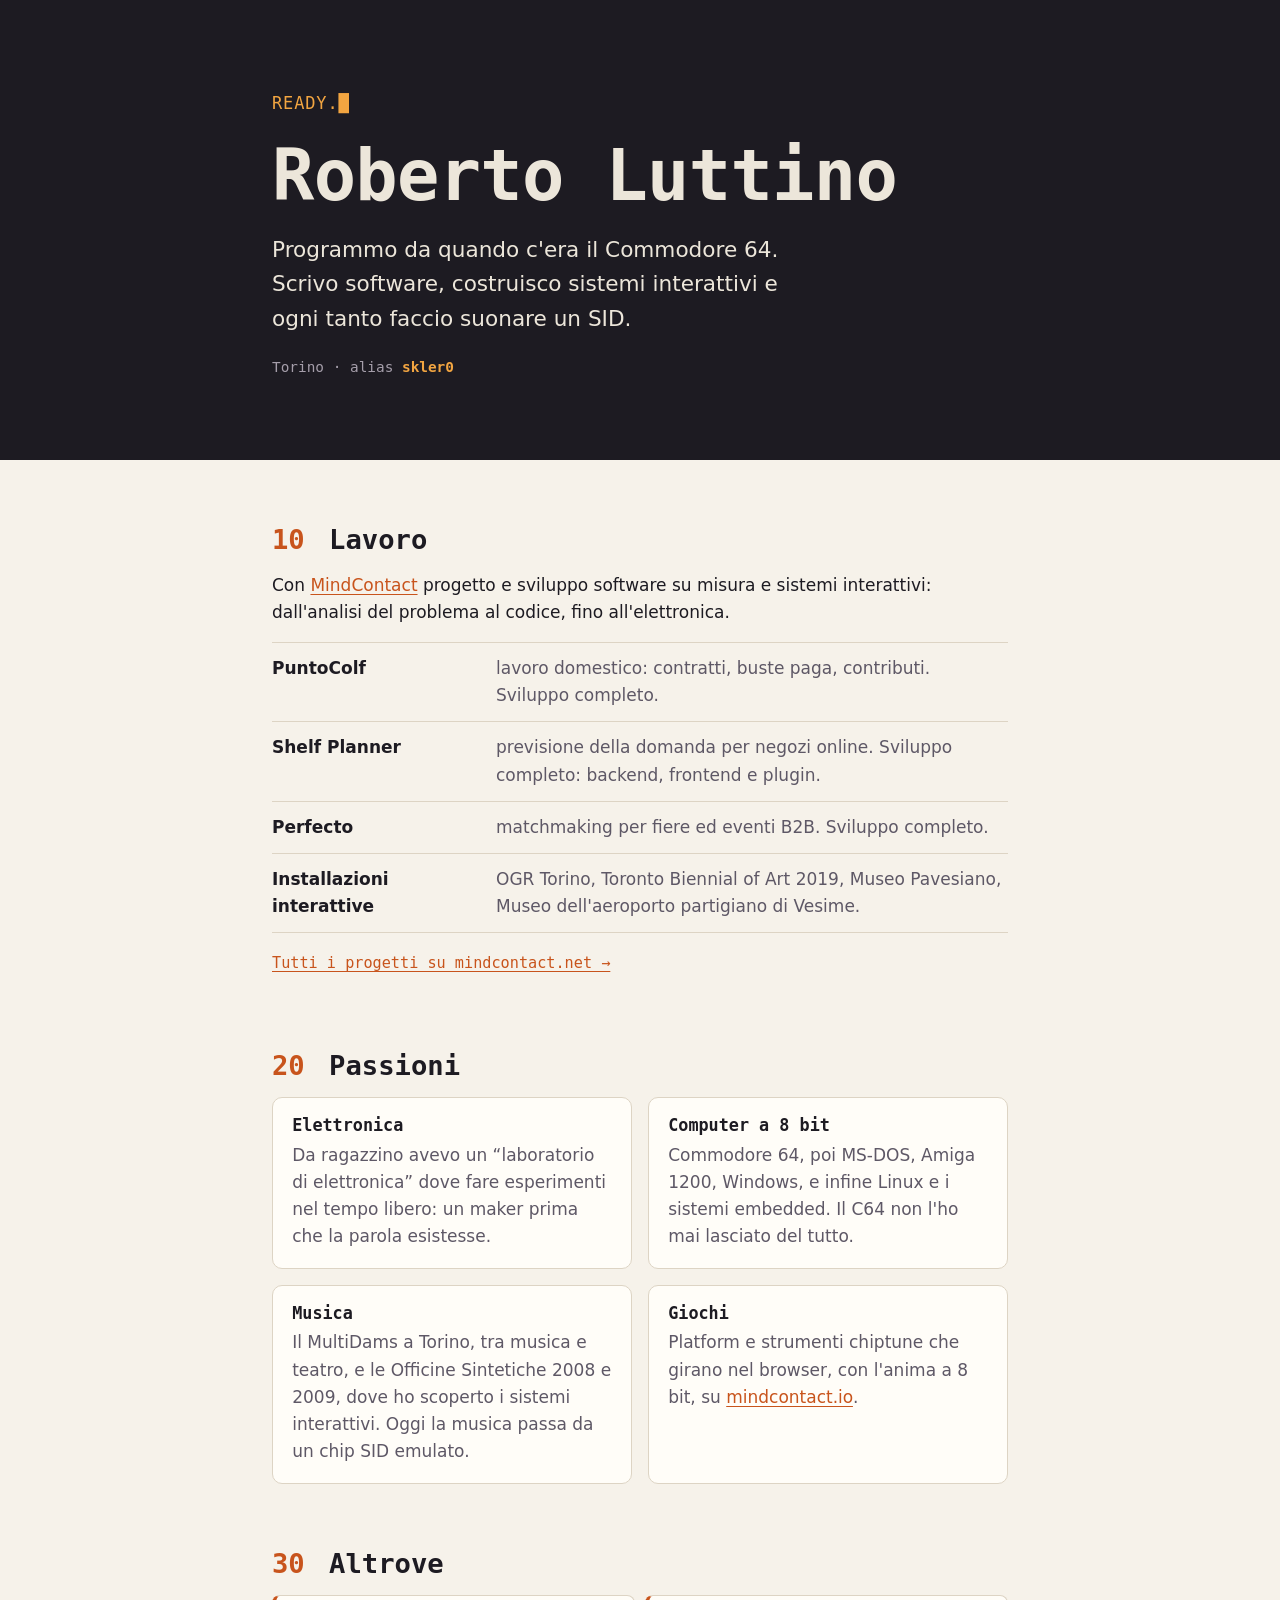
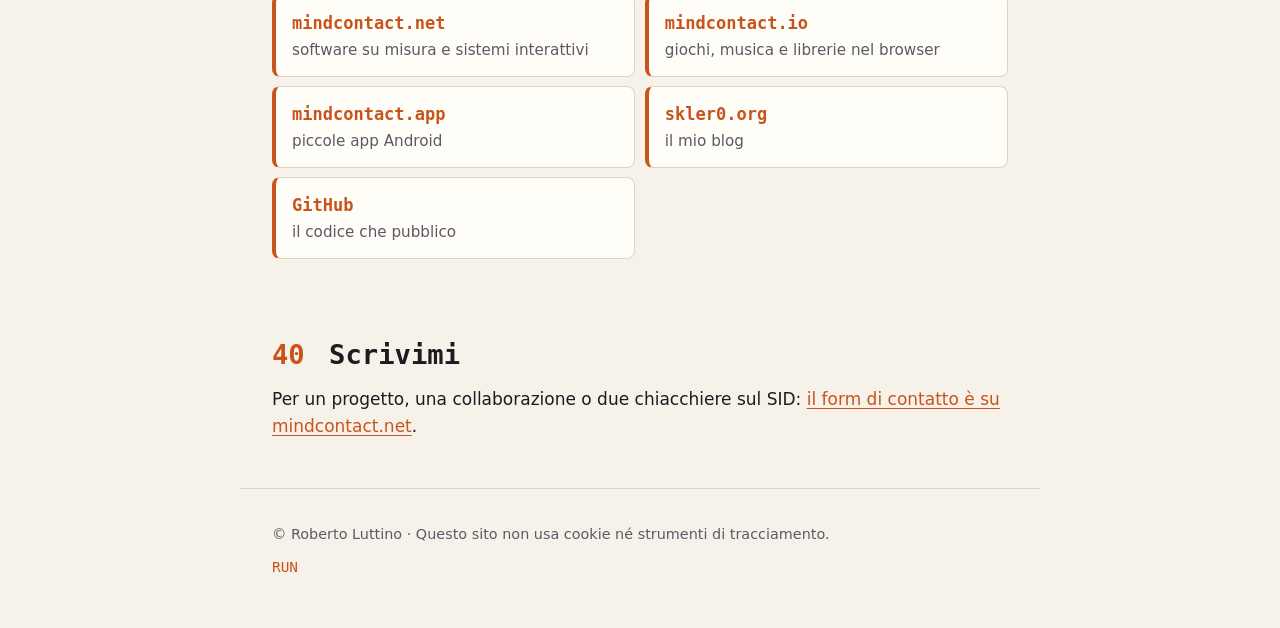
==== docs/index.html @ 54cb621e "feat: pagina personale robertoluttino.it" ====
<!doctype html>
<html lang="it">
<head>
<meta charset="utf-8">
<meta name="viewport" content="width=device-width, initial-scale=1">
<title>Roberto Luttino</title>
<meta name="description" content="Roberto Luttino: sviluppatore, maker, appassionato di elettronica, musica e computer a 8 bit. Torino.">
<meta name="theme-color" content="#1d1b22">
<link rel="canonical" href="https://robertoluttino.it/">
<meta property="og:title" content="Roberto Luttino">
<meta property="og:description" content="Sviluppatore, maker, appassionato di elettronica, musica e computer a 8 bit.">
<meta property="og:url" content="https://robertoluttino.it/">
<link rel="icon" href="assets/favicon.svg" type="image/svg+xml">
<link rel="stylesheet" href="assets/site.css">
</head>
<body>
<header class="hero">
  <div class="hero-inner">
  <p class="prompt" aria-hidden="true">READY.<span class="cursor">█</span></p>
  <h1>Roberto Luttino</h1>
  <p class="lede">Programmo da quando c'era il Commodore 64. Scrivo software, costruisco sistemi interattivi e ogni tanto faccio suonare un SID.</p>
  <p class="where">Torino · alias <strong>skler0</strong></p>
  </div>
</header>

<main>
  <section id="lavoro">
    <h2><span aria-hidden="true">10</span> Lavoro</h2>
    <p>Con <a href="https://www.mindcontact.net/" target="_blank" rel="noopener">MindContact</a> progetto e sviluppo software su misura e sistemi interattivi: dall'analisi del problema al codice, fino all'elettronica.</p>
    <ul class="list">
      <li><strong>PuntoColf</strong> <span>lavoro domestico: contratti, buste paga, contributi. Sviluppo completo.</span></li>
      <li><strong>Shelf Planner</strong> <span>previsione della domanda per negozi online. Sviluppo completo: backend, frontend e plugin.</span></li>
      <li><strong>Perfecto</strong> <span>matchmaking per fiere ed eventi B2B. Sviluppo completo.</span></li>
      <li><strong>Installazioni interattive</strong> <span>OGR Torino, Toronto Biennial of Art 2019, Museo Pavesiano, Museo dell'aeroporto partigiano di Vesime.</span></li>
    </ul>
    <p><a class="more" href="https://www.mindcontact.net/#progetti" target="_blank" rel="noopener">Tutti i progetti su mindcontact.net →</a></p>
  </section>

  <section id="passioni">
    <h2><span aria-hidden="true">20</span> Passioni</h2>
    <div class="grid">
      <article>
        <h3>Elettronica</h3>
        <p>Da ragazzino avevo un “laboratorio di elettronica” dove fare esperimenti nel tempo libero: un maker prima che la parola esistesse.</p>
      </article>
      <article>
        <h3>Computer a 8 bit</h3>
        <p>Commodore 64, poi MS-DOS, Amiga 1200, Windows, e infine Linux e i sistemi embedded. Il C64 non l'ho mai lasciato del tutto.</p>
      </article>
      <article>
        <h3>Musica</h3>
        <p>Il MultiDams a Torino, tra musica e teatro, e le Officine Sintetiche 2008 e 2009, dove ho scoperto i sistemi interattivi. Oggi la musica passa da un chip SID emulato.</p>
      </article>
      <article>
        <h3>Giochi</h3>
        <p>Platform e strumenti chiptune che girano nel browser, con l'anima a 8 bit, su <a href="https://mindcontact.io/" target="_blank" rel="noopener">mindcontact.io</a>.</p>
      </article>
    </div>
  </section>

  <section id="altrove">
    <h2><span aria-hidden="true">30</span> Altrove</h2>
    <ul class="links">
      <li><a href="https://www.mindcontact.net/" target="_blank" rel="noopener"><strong>mindcontact.net</strong><span>software su misura e sistemi interattivi</span></a></li>
      <li><a href="https://mindcontact.io/" target="_blank" rel="noopener"><strong>mindcontact.io</strong><span>giochi, musica e librerie nel browser</span></a></li>
      <li><a href="https://mindcontact.app/" target="_blank" rel="noopener"><strong>mindcontact.app</strong><span>piccole app Android</span></a></li>
      <li><a href="https://skler0.org/" target="_blank" rel="noopener"><strong>skler0.org</strong><span>il mio blog</span></a></li>
      <li><a href="https://github.com/MindContact" target="_blank" rel="noopener"><strong>GitHub</strong><span>il codice che pubblico</span></a></li>
    </ul>
  </section>

  <section id="scrivimi">
    <h2><span aria-hidden="true">40</span> Scrivimi</h2>
    <p>Per un progetto, una collaborazione o due chiacchiere sul SID: <a href="https://www.mindcontact.net/#contatti" target="_blank" rel="noopener">il form di contatto è su mindcontact.net</a>.</p>
  </section>
</main>

<footer>
  <p>© Roberto Luttino · Questo sito non usa cookie né strumenti di tracciamento.</p>
  <p aria-hidden="true">RUN</p>
</footer>
</body>
</html>
---- docs/assets/site.css ----
/* robertoluttino.it — personal identity, deliberately not the MindContact brand.
   Warm paper and ink, amber accent, monospace headings as a nod to the C64.
   Mobile first: base rules are the phone layout, min-width queries scale up. */

:root {
  --paper: #f6f2ea;
  --ink: #1d1b22;
  --muted: #5e5866;
  --accent: #c8541c;      /* burnt orange: links, numbers */
  --amber: #f2a541;       /* the prompt and cursor */
  --rule: #ddd4c4;
  --card: #fffdf8;
  --mono: ui-monospace, "SFMono-Regular", "JetBrains Mono", "Cascadia Mono", "DejaVu Sans Mono", Menlo, monospace;
  --sans: system-ui, -apple-system, "Segoe UI", Roboto, "Noto Sans", sans-serif;
  --pad: 1.25rem;
  --width: 50rem;
}

@media (prefers-color-scheme: dark) {
  :root {
    --paper: #17151b;
    --ink: #ece6da;
    --muted: #a59eaa;
    --accent: #f08a4b;
    --rule: #2f2b35;
    --card: #1f1c24;
  }
}

* { box-sizing: border-box; }
html { -webkit-text-size-adjust: 100%; }
body { margin: 0; background: var(--paper); color: var(--ink); font: 400 1.0625rem/1.6 var(--sans); }
a { color: var(--accent); text-underline-offset: .18em; }
a:focus-visible { outline: 3px solid var(--amber); outline-offset: 2px; border-radius: 3px; }
h1, h2, h3 { font-family: var(--mono); line-height: 1.15; margin: 0; }

/* Hero: a C64-style screen */
.hero { background: #1d1b22; color: #ece6da; padding: 3rem 0 2.8rem; }
/* Same box as <main>, so the hero text lines up with the sections below. */
.hero-inner { max-width: var(--width); margin: 0 auto; padding: 0 var(--pad); }
.prompt { margin-bottom: 1.2rem; font-family: var(--mono); color: var(--amber); letter-spacing: .05em; }
.cursor { animation: blink 1.1s steps(1) infinite; }
@keyframes blink { 50% { opacity: 0; } }
.hero h1 { font-size: 2.3rem; letter-spacing: -.01em; }
.lede { margin-top: 1rem; font-size: 1.2rem; max-width: 34rem; }
.where { margin-top: 1.2rem; font-family: var(--mono); font-size: .9rem; color: #a59eaa; }
.where strong { color: var(--amber); font-weight: 600; }

main { max-width: var(--width); margin: 0 auto; padding: 0 var(--pad); }
section { padding: 2.8rem 0 0; }
h2 { font-size: 1.4rem; margin-bottom: 1rem; }
h2 span { color: var(--accent); margin-right: .5rem; }
h3 { font-size: 1.05rem; margin-bottom: .4rem; }
p { margin: .6rem 0; }

.list, .links { list-style: none; margin: 1rem 0; padding: 0; }
.list li { display: grid; gap: .1rem; padding: .75rem 0; border-top: 1px solid var(--rule); }
.list li:last-child { border-bottom: 1px solid var(--rule); }
.list span { color: var(--muted); }
.more { font-family: var(--mono); font-size: .95rem; }

.grid { display: grid; gap: 1rem; }
.grid article { padding: 1.1rem 1.2rem; background: var(--card); border: 1px solid var(--rule); border-radius: 10px; }
.grid p { margin: 0; color: var(--muted); }

.links { display: grid; gap: .6rem; }
.links a {
  display: grid;
  gap: .05rem;
  padding: .85rem 1rem;
  border: 1px solid var(--rule);
  border-left: 4px solid var(--accent);
  border-radius: 8px;
  background: var(--card);
  color: var(--ink);
  text-decoration: none;
}
.links a:hover { border-color: var(--accent); }
.links strong { font-family: var(--mono); color: var(--accent); }
.links span { color: var(--muted); font-size: .95rem; }

footer { max-width: var(--width); margin: 3rem auto 0; padding: 1.5rem var(--pad) 2.5rem; border-top: 1px solid var(--rule); color: var(--muted); font-size: .9rem; }
footer p:last-child { font-family: var(--mono); color: var(--accent); }

@media (min-width: 48rem) {
  :root { --pad: 2rem; }
  .hero { padding: 5rem 0 4.5rem; }
  .hero h1 { font-size: 3.6rem; }
  .lede { font-size: 1.35rem; }
  section { padding-top: 4rem; }
  h2 { font-size: 1.7rem; }
  .list li { grid-template-columns: 13rem 1fr; gap: 1rem; }
  .grid, .links { grid-template-columns: 1fr 1fr; }
}

@media (min-width: 64rem) {
  .hero h1 { font-size: 4.4rem; }
}

@media (prefers-reduced-motion: reduce) { .cursor { animation: none; } }
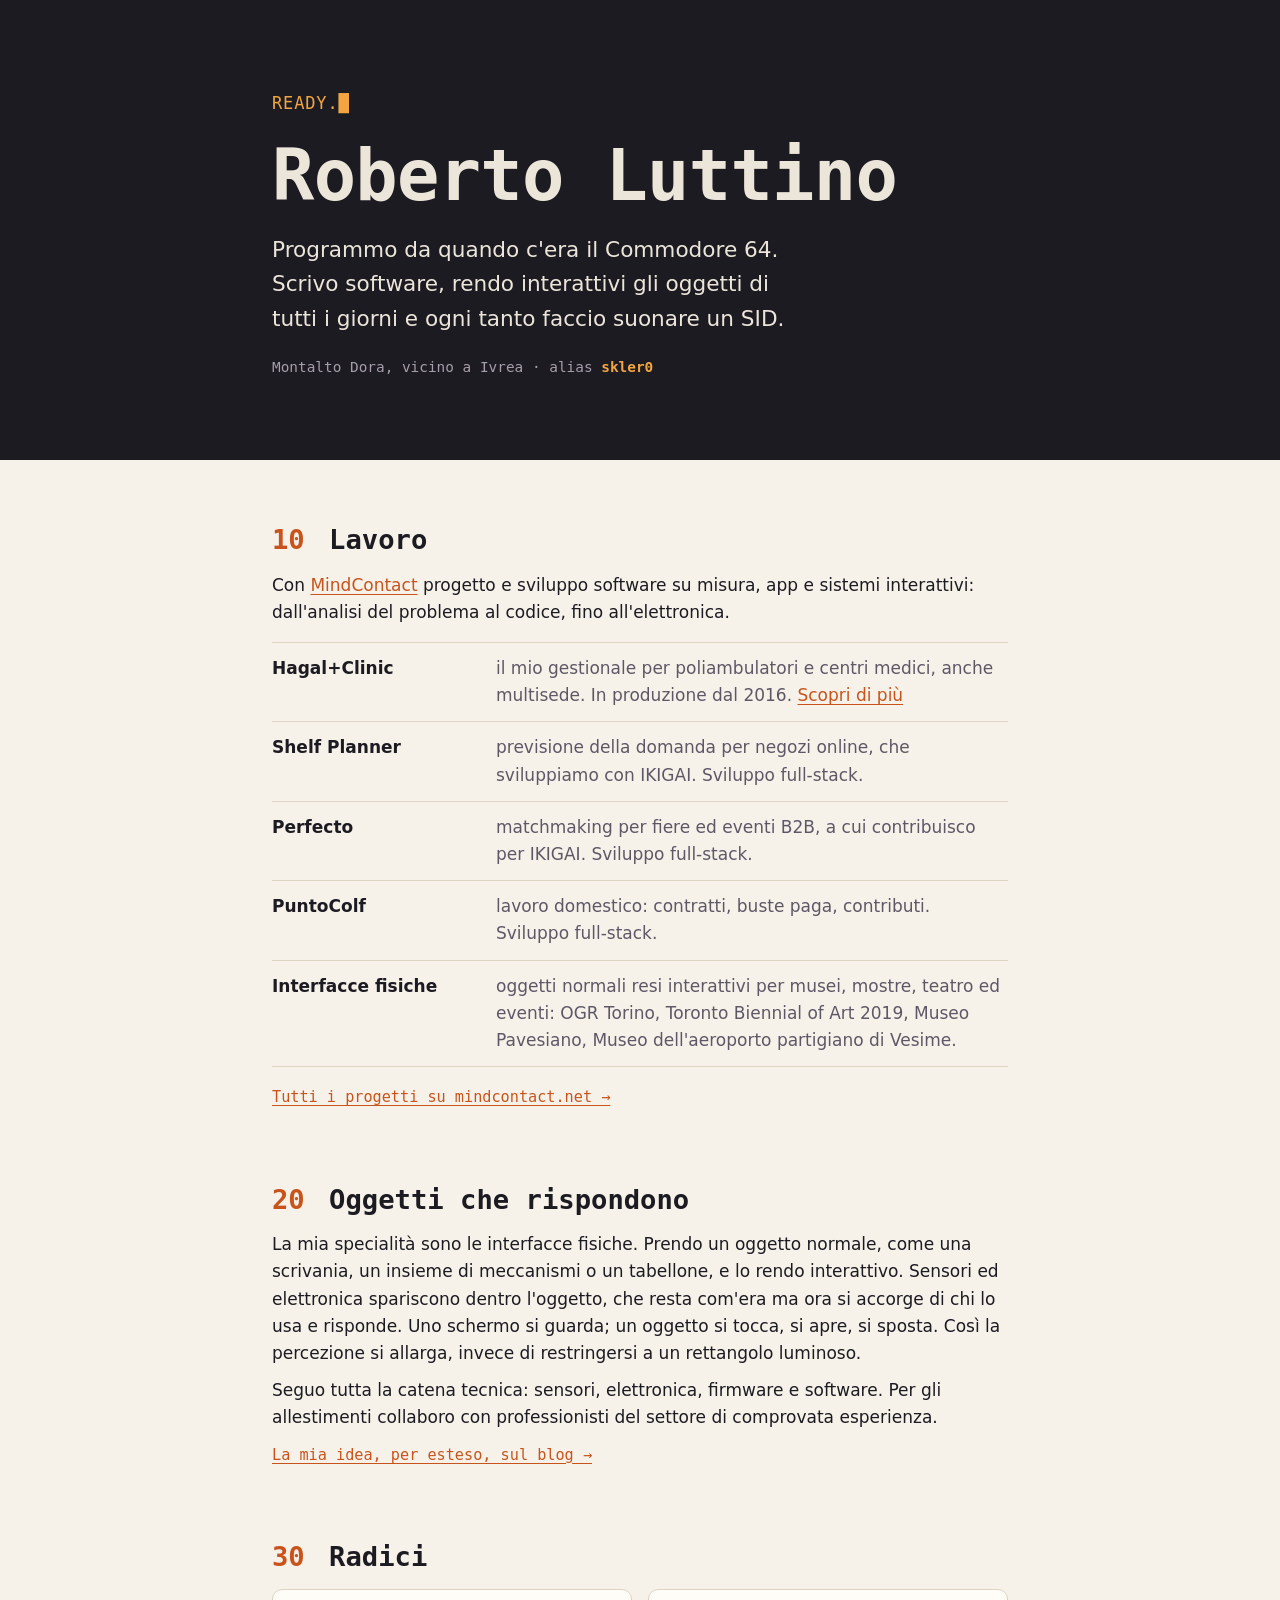
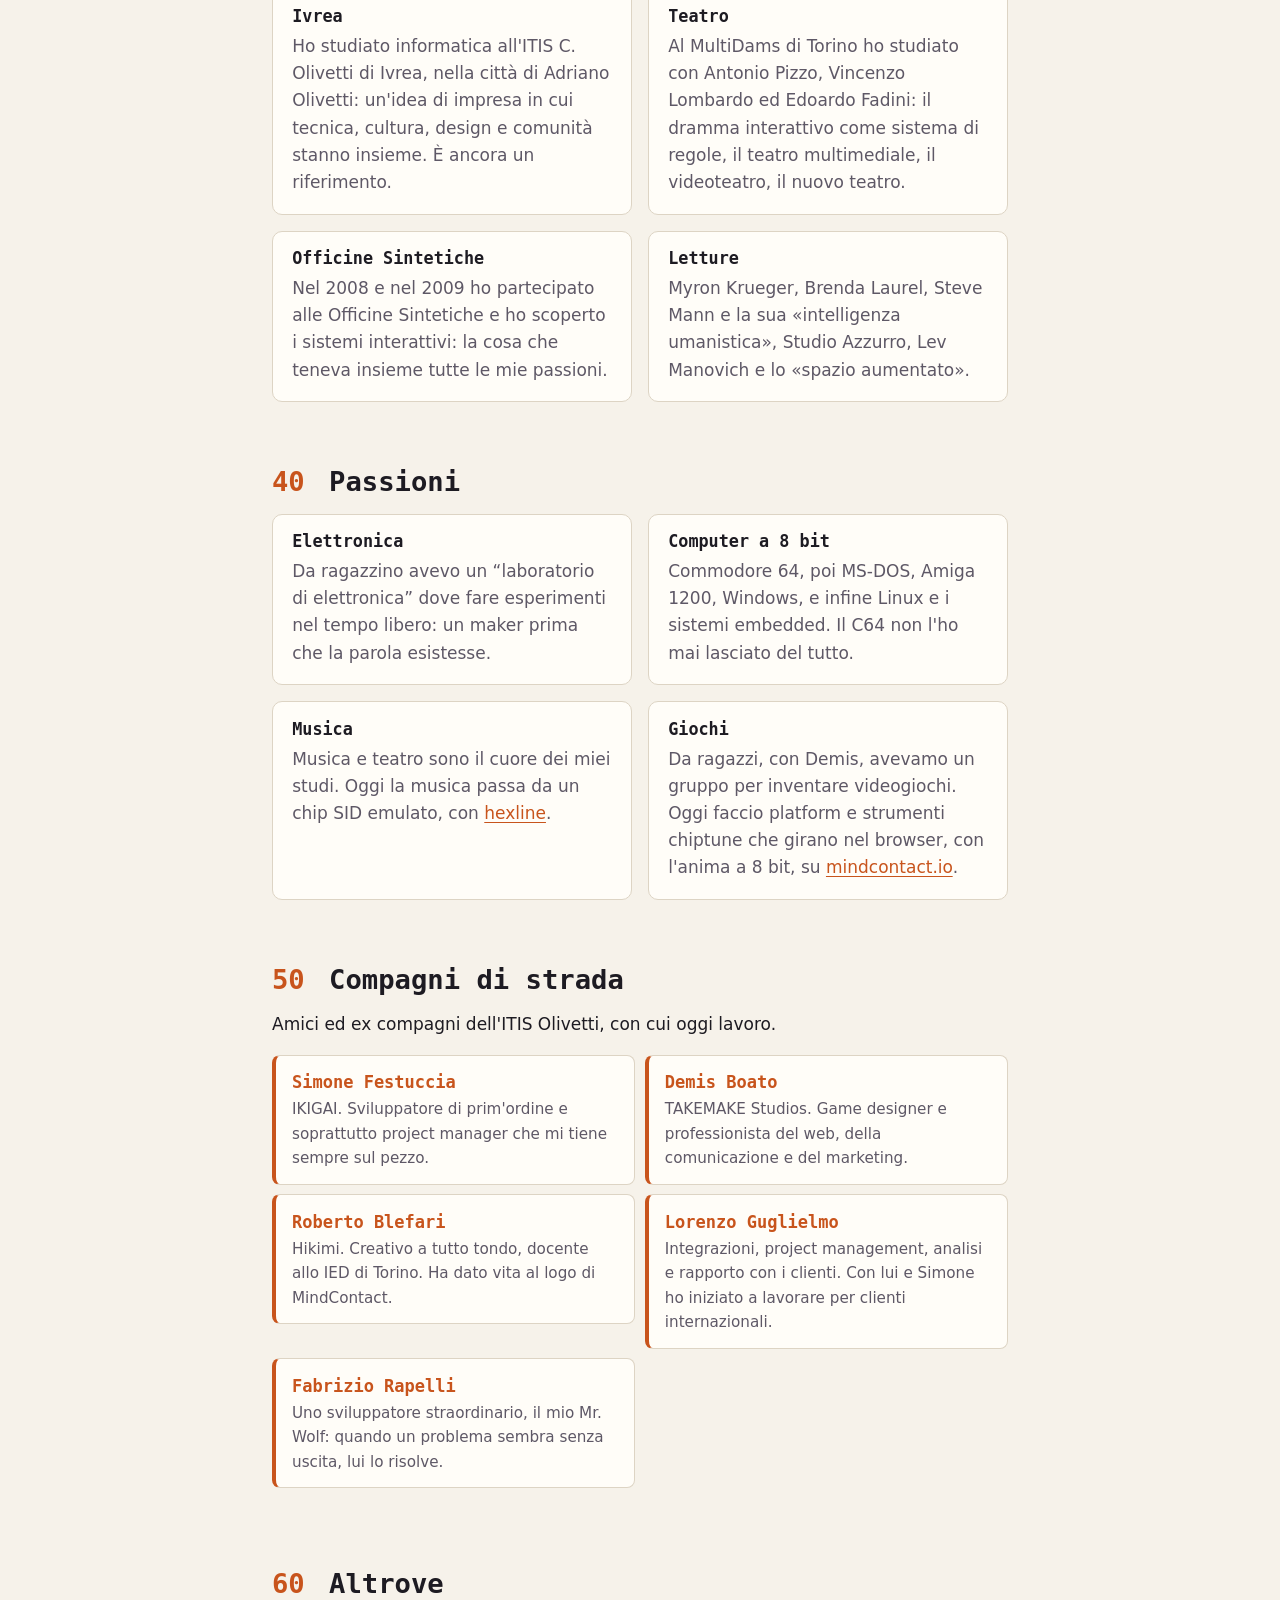
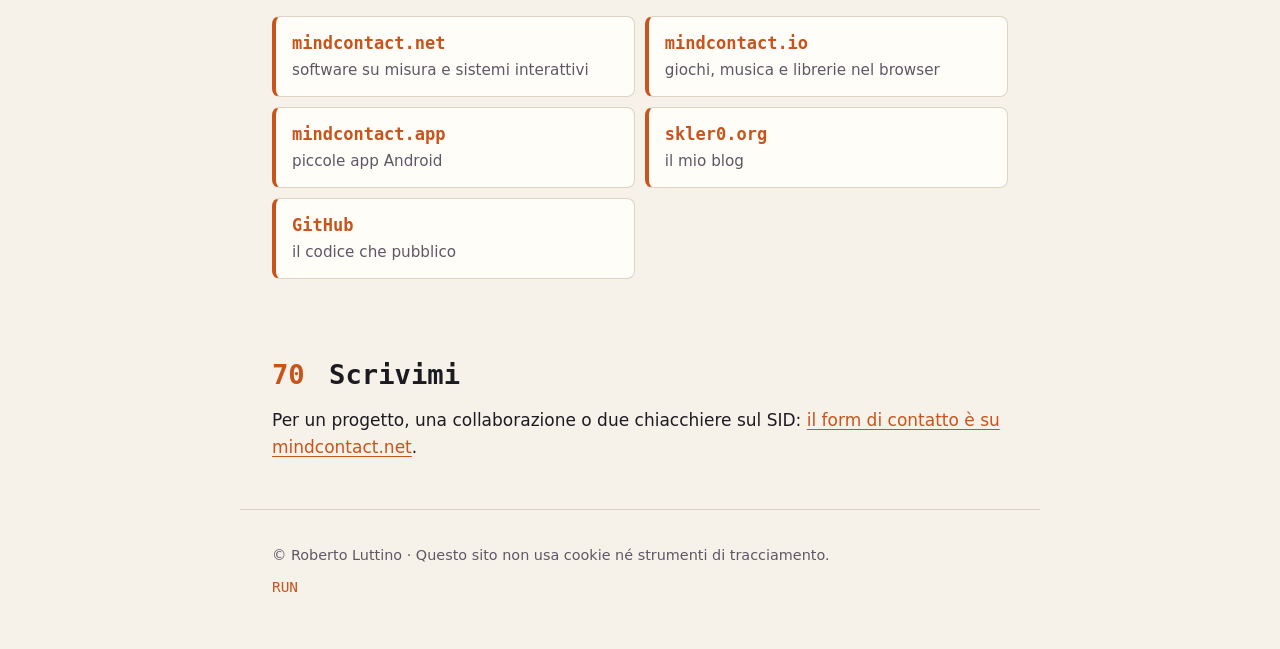
==== commit cfb2af94: "feat: interfacce fisiche, radici, compagni di strada e Hagal+Clinic" ====
--- a/docs/index.html
+++ b/docs/index.html
@@ -4,11 +4,11 @@
 <meta charset="utf-8">
 <meta name="viewport" content="width=device-width, initial-scale=1">
 <title>Roberto Luttino</title>
-<meta name="description" content="Roberto Luttino: sviluppatore, maker, appassionato di elettronica, musica e computer a 8 bit. Torino.">
+<meta name="description" content="Roberto Luttino: sviluppatore, maker di interfacce fisiche, appassionato di elettronica, musica e computer a 8 bit. Montalto Dora, vicino a Ivrea.">
 <meta name="theme-color" content="#1d1b22">
 <link rel="canonical" href="https://robertoluttino.it/">
 <meta property="og:title" content="Roberto Luttino">
-<meta property="og:description" content="Sviluppatore, maker, appassionato di elettronica, musica e computer a 8 bit.">
+<meta property="og:description" content="Sviluppatore, maker di interfacce fisiche, appassionato di elettronica, musica e computer a 8 bit.">
 <meta property="og:url" content="https://robertoluttino.it/">
 <link rel="icon" href="assets/favicon.svg" type="image/svg+xml">
 <link rel="stylesheet" href="assets/site.css">
@@ -18,26 +18,56 @@
   <div class="hero-inner">
   <p class="prompt" aria-hidden="true">READY.<span class="cursor">█</span></p>
   <h1>Roberto Luttino</h1>
-  <p class="lede">Programmo da quando c'era il Commodore 64. Scrivo software, costruisco sistemi interattivi e ogni tanto faccio suonare un SID.</p>
-  <p class="where">Torino · alias <strong>skler0</strong></p>
+  <p class="lede">Programmo da quando c'era il Commodore 64. Scrivo software, rendo interattivi gli oggetti di tutti i giorni e ogni tanto faccio suonare un SID.</p>
+  <p class="where">Montalto Dora, vicino a Ivrea · alias <strong>skler0</strong></p>
   </div>
 </header>
 
 <main>
   <section id="lavoro">
     <h2><span aria-hidden="true">10</span> Lavoro</h2>
-    <p>Con <a href="https://www.mindcontact.net/" target="_blank" rel="noopener">MindContact</a> progetto e sviluppo software su misura e sistemi interattivi: dall'analisi del problema al codice, fino all'elettronica.</p>
+    <p>Con <a href="https://www.mindcontact.net/" target="_blank" rel="noopener">MindContact</a> progetto e sviluppo software su misura, app e sistemi interattivi: dall'analisi del problema al codice, fino all'elettronica.</p>
     <ul class="list">
-      <li><strong>PuntoColf</strong> <span>lavoro domestico: contratti, buste paga, contributi. Sviluppo completo.</span></li>
-      <li><strong>Shelf Planner</strong> <span>previsione della domanda per negozi online. Sviluppo completo: backend, frontend e plugin.</span></li>
-      <li><strong>Perfecto</strong> <span>matchmaking per fiere ed eventi B2B. Sviluppo completo.</span></li>
-      <li><strong>Installazioni interattive</strong> <span>OGR Torino, Toronto Biennial of Art 2019, Museo Pavesiano, Museo dell'aeroporto partigiano di Vesime.</span></li>
+      <li><strong>Hagal+Clinic</strong> <span>il mio gestionale per poliambulatori e centri medici, anche multisede. In produzione dal 2016. <a href="https://www.mindcontact.net/hagalclinic/" target="_blank" rel="noopener">Scopri di più</a></span></li>
+      <li><strong>Shelf Planner</strong> <span>previsione della domanda per negozi online, che sviluppiamo con IKIGAI. Sviluppo full-stack.</span></li>
+      <li><strong>Perfecto</strong> <span>matchmaking per fiere ed eventi B2B, a cui contribuisco per IKIGAI. Sviluppo full-stack.</span></li>
+      <li><strong>PuntoColf</strong> <span>lavoro domestico: contratti, buste paga, contributi. Sviluppo full-stack.</span></li>
+      <li><strong>Interfacce fisiche</strong> <span>oggetti normali resi interattivi per musei, mostre, teatro ed eventi: OGR Torino, Toronto Biennial of Art 2019, Museo Pavesiano, Museo dell'aeroporto partigiano di Vesime.</span></li>
     </ul>
     <p><a class="more" href="https://www.mindcontact.net/#progetti" target="_blank" rel="noopener">Tutti i progetti su mindcontact.net →</a></p>
   </section>
 
+  <section id="oggetti">
+    <h2><span aria-hidden="true">20</span> Oggetti che rispondono</h2>
+    <p>La mia specialità sono le interfacce fisiche. Prendo un oggetto normale, come una scrivania, un insieme di meccanismi o un tabellone, e lo rendo interattivo. Sensori ed elettronica spariscono dentro l'oggetto, che resta com'era ma ora si accorge di chi lo usa e risponde. Uno schermo si guarda; un oggetto si tocca, si apre, si sposta. Così la percezione si allarga, invece di restringersi a un rettangolo luminoso.</p>
+    <p>Seguo tutta la catena tecnica: sensori, elettronica, firmware e software. Per gli allestimenti collaboro con professionisti del settore di comprovata esperienza.</p>
+    <p><a class="more" href="https://skler0.org/posts/interfacce-fisiche/" target="_blank" rel="noopener">La mia idea, per esteso, sul blog →</a></p>
+  </section>
+
+  <section id="radici">
+    <h2><span aria-hidden="true">30</span> Radici</h2>
+    <div class="grid">
+      <article>
+        <h3>Ivrea</h3>
+        <p>Ho studiato informatica all'ITIS C. Olivetti di Ivrea, nella città di Adriano Olivetti: un'idea di impresa in cui tecnica, cultura, design e comunità stanno insieme. È ancora un riferimento.</p>
+      </article>
+      <article>
+        <h3>Teatro</h3>
+        <p>Al MultiDams di Torino ho studiato con Antonio Pizzo, Vincenzo Lombardo ed Edoardo Fadini: il dramma interattivo come sistema di regole, il teatro multimediale, il videoteatro, il nuovo teatro.</p>
+      </article>
+      <article>
+        <h3>Officine Sintetiche</h3>
+        <p>Nel 2008 e nel 2009 ho partecipato alle Officine Sintetiche e ho scoperto i sistemi interattivi: la cosa che teneva insieme tutte le mie passioni.</p>
+      </article>
+      <article>
+        <h3>Letture</h3>
+        <p>Myron Krueger, Brenda Laurel, Steve Mann e la sua «intelligenza umanistica», Studio Azzurro, Lev Manovich e lo «spazio aumentato».</p>
+      </article>
+    </div>
+  </section>
+
   <section id="passioni">
-    <h2><span aria-hidden="true">20</span> Passioni</h2>
+    <h2><span aria-hidden="true">40</span> Passioni</h2>
     <div class="grid">
       <article>
         <h3>Elettronica</h3>
@@ -49,17 +79,29 @@
       </article>
       <article>
         <h3>Musica</h3>
-        <p>Il MultiDams a Torino, tra musica e teatro, e le Officine Sintetiche 2008 e 2009, dove ho scoperto i sistemi interattivi. Oggi la musica passa da un chip SID emulato.</p>
+        <p>Musica e teatro sono il cuore dei miei studi. Oggi la musica passa da un chip SID emulato, con <a href="https://mindcontact.io/" target="_blank" rel="noopener">hexline</a>.</p>
       </article>
       <article>
         <h3>Giochi</h3>
-        <p>Platform e strumenti chiptune che girano nel browser, con l'anima a 8 bit, su <a href="https://mindcontact.io/" target="_blank" rel="noopener">mindcontact.io</a>.</p>
+        <p>Da ragazzi, con Demis, avevamo un gruppo per inventare videogiochi. Oggi faccio platform e strumenti chiptune che girano nel browser, con l'anima a 8 bit, su <a href="https://mindcontact.io/" target="_blank" rel="noopener">mindcontact.io</a>.</p>
       </article>
     </div>
   </section>
 
+  <section id="amici">
+    <h2><span aria-hidden="true">50</span> Compagni di strada</h2>
+    <p>Amici ed ex compagni dell'ITIS Olivetti, con cui oggi lavoro.</p>
+    <ul class="links">
+      <li><a href="https://www.ikigai-soluzioni.it/" target="_blank" rel="noopener"><strong>Simone Festuccia</strong><span>IKIGAI. Sviluppatore di prim'ordine e soprattutto project manager che mi tiene sempre sul pezzo.</span></a></li>
+      <li><a href="https://takemakestudios.com/" target="_blank" rel="noopener"><strong>Demis Boato</strong><span>TAKEMAKE Studios. Game designer e professionista del web, della comunicazione e del marketing.</span></a></li>
+      <li><a href="https://hikimi.it/" target="_blank" rel="noopener"><strong>Roberto Blefari</strong><span>Hikimi. Creativo a tutto tondo, docente allo IED di Torino. Ha dato vita al logo di MindContact.</span></a></li>
+      <li><a href="https://www.linkedin.com/in/lorenzoguglielmo/" target="_blank" rel="noopener"><strong>Lorenzo Guglielmo</strong><span>Integrazioni, project management, analisi e rapporto con i clienti. Con lui e Simone ho iniziato a lavorare per clienti internazionali.</span></a></li>
+      <li><a href="https://www.rapelli.net/" target="_blank" rel="noopener"><strong>Fabrizio Rapelli</strong><span>Uno sviluppatore straordinario, il mio Mr. Wolf: quando un problema sembra senza uscita, lui lo risolve.</span></a></li>
+    </ul>
+  </section>
+
   <section id="altrove">
-    <h2><span aria-hidden="true">30</span> Altrove</h2>
+    <h2><span aria-hidden="true">60</span> Altrove</h2>
     <ul class="links">
       <li><a href="https://www.mindcontact.net/" target="_blank" rel="noopener"><strong>mindcontact.net</strong><span>software su misura e sistemi interattivi</span></a></li>
       <li><a href="https://mindcontact.io/" target="_blank" rel="noopener"><strong>mindcontact.io</strong><span>giochi, musica e librerie nel browser</span></a></li>
@@ -70,7 +112,7 @@
   </section>
 
   <section id="scrivimi">
-    <h2><span aria-hidden="true">40</span> Scrivimi</h2>
+    <h2><span aria-hidden="true">70</span> Scrivimi</h2>
     <p>Per un progetto, una collaborazione o due chiacchiere sul SID: <a href="https://www.mindcontact.net/#contatti" target="_blank" rel="noopener">il form di contatto è su mindcontact.net</a>.</p>
   </section>
 </main>
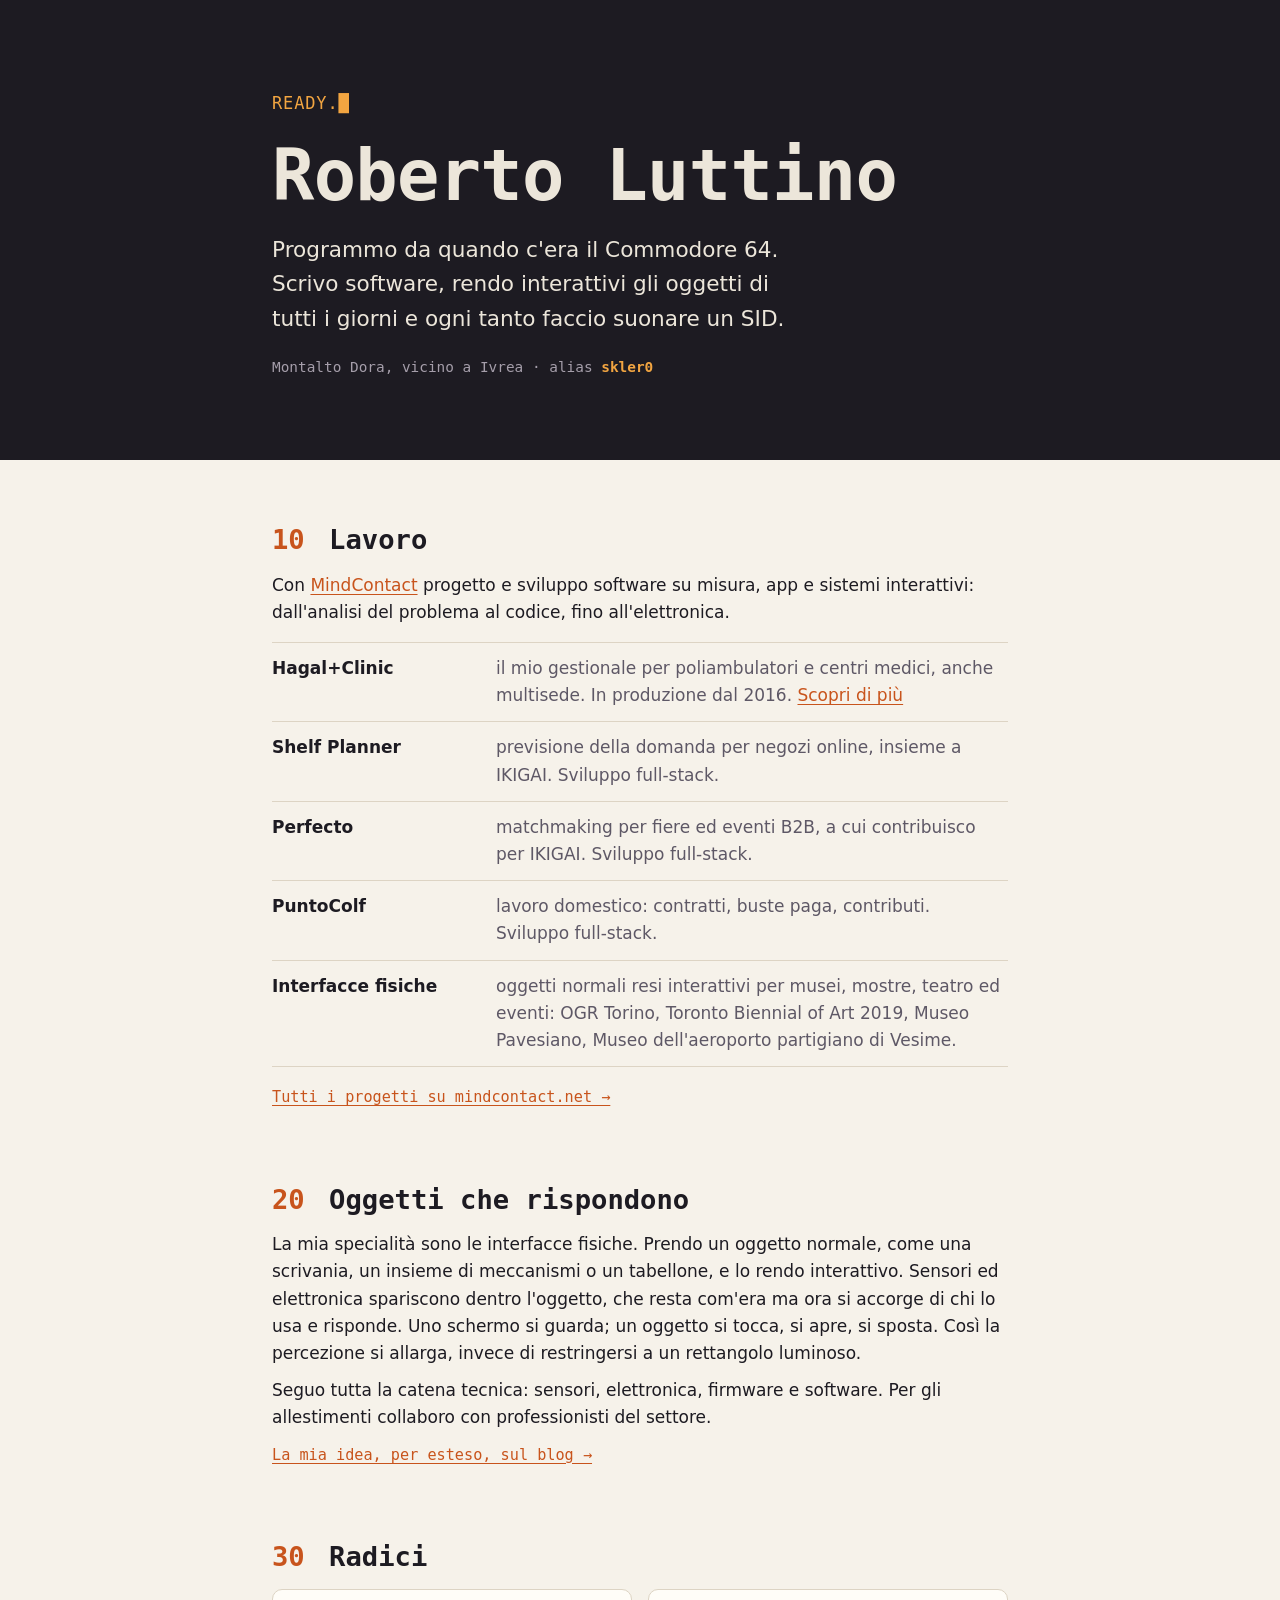
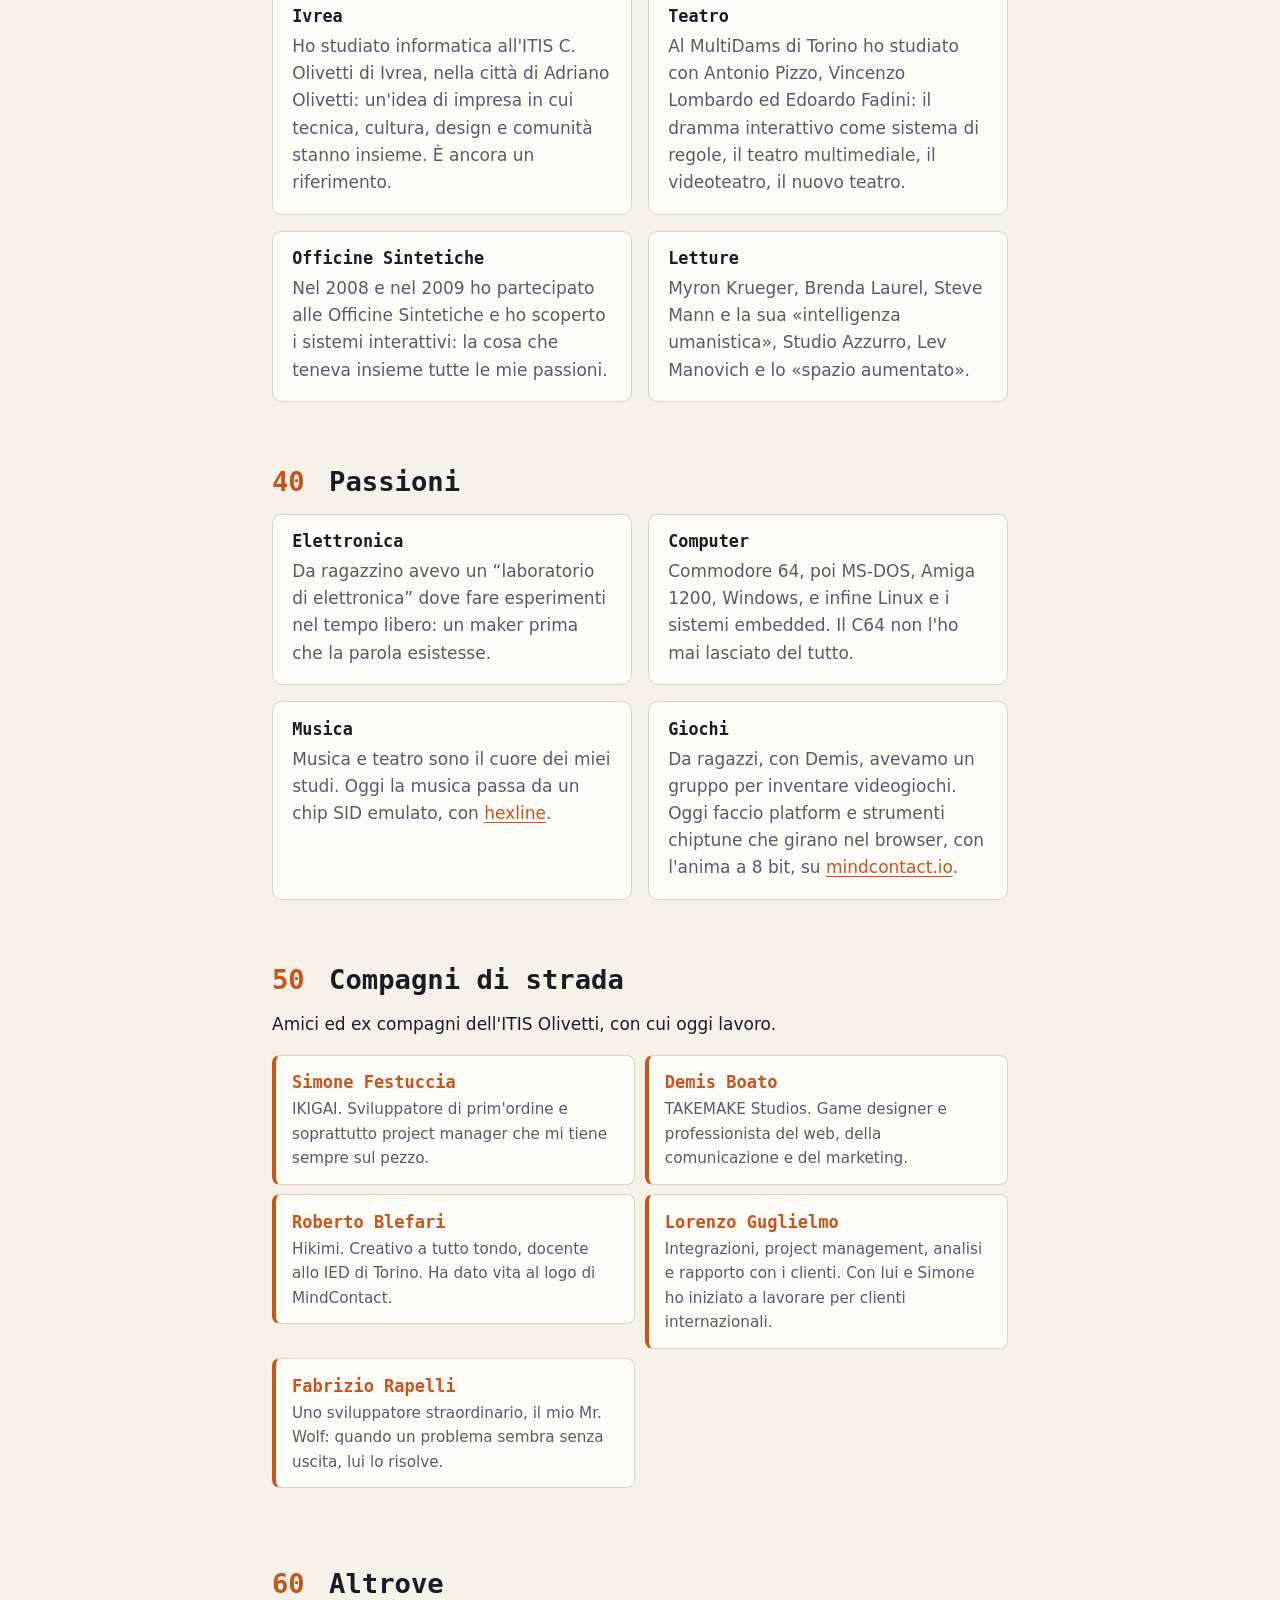
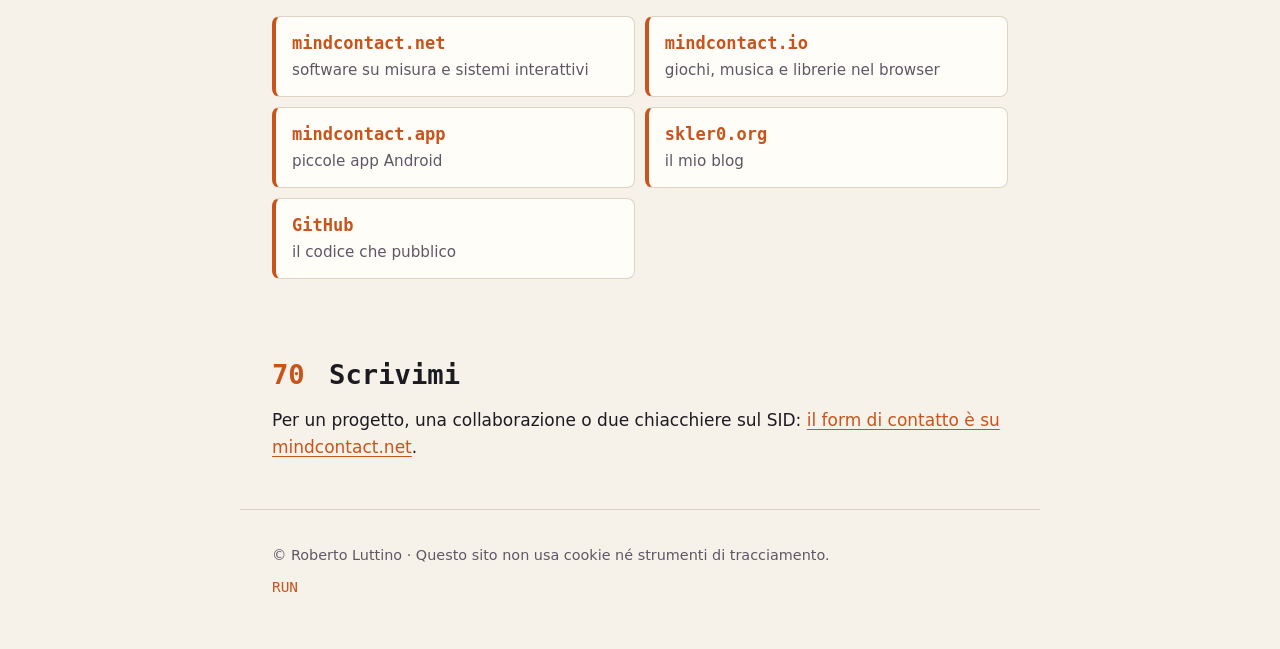
==== commit e360242d: "docs: revisione editoriale della pagina" ====
--- a/docs/index.html
+++ b/docs/index.html
@@ -29,7 +29,7 @@
     <p>Con <a href="https://www.mindcontact.net/" target="_blank" rel="noopener">MindContact</a> progetto e sviluppo software su misura, app e sistemi interattivi: dall'analisi del problema al codice, fino all'elettronica.</p>
     <ul class="list">
       <li><strong>Hagal+Clinic</strong> <span>il mio gestionale per poliambulatori e centri medici, anche multisede. In produzione dal 2016. <a href="https://www.mindcontact.net/hagalclinic/" target="_blank" rel="noopener">Scopri di più</a></span></li>
-      <li><strong>Shelf Planner</strong> <span>previsione della domanda per negozi online, che sviluppiamo con IKIGAI. Sviluppo full-stack.</span></li>
+      <li><strong>Shelf Planner</strong> <span>previsione della domanda per negozi online, insieme a IKIGAI. Sviluppo full-stack.</span></li>
       <li><strong>Perfecto</strong> <span>matchmaking per fiere ed eventi B2B, a cui contribuisco per IKIGAI. Sviluppo full-stack.</span></li>
       <li><strong>PuntoColf</strong> <span>lavoro domestico: contratti, buste paga, contributi. Sviluppo full-stack.</span></li>
       <li><strong>Interfacce fisiche</strong> <span>oggetti normali resi interattivi per musei, mostre, teatro ed eventi: OGR Torino, Toronto Biennial of Art 2019, Museo Pavesiano, Museo dell'aeroporto partigiano di Vesime.</span></li>
@@ -40,7 +40,7 @@
   <section id="oggetti">
     <h2><span aria-hidden="true">20</span> Oggetti che rispondono</h2>
     <p>La mia specialità sono le interfacce fisiche. Prendo un oggetto normale, come una scrivania, un insieme di meccanismi o un tabellone, e lo rendo interattivo. Sensori ed elettronica spariscono dentro l'oggetto, che resta com'era ma ora si accorge di chi lo usa e risponde. Uno schermo si guarda; un oggetto si tocca, si apre, si sposta. Così la percezione si allarga, invece di restringersi a un rettangolo luminoso.</p>
-    <p>Seguo tutta la catena tecnica: sensori, elettronica, firmware e software. Per gli allestimenti collaboro con professionisti del settore di comprovata esperienza.</p>
+    <p>Seguo tutta la catena tecnica: sensori, elettronica, firmware e software. Per gli allestimenti collaboro con professionisti del settore.</p>
     <p><a class="more" href="https://skler0.org/posts/interfacce-fisiche/" target="_blank" rel="noopener">La mia idea, per esteso, sul blog →</a></p>
   </section>
 
@@ -74,7 +74,7 @@
         <p>Da ragazzino avevo un “laboratorio di elettronica” dove fare esperimenti nel tempo libero: un maker prima che la parola esistesse.</p>
       </article>
       <article>
-        <h3>Computer a 8 bit</h3>
+        <h3>Computer</h3>
         <p>Commodore 64, poi MS-DOS, Amiga 1200, Windows, e infine Linux e i sistemi embedded. Il C64 non l'ho mai lasciato del tutto.</p>
       </article>
       <article>
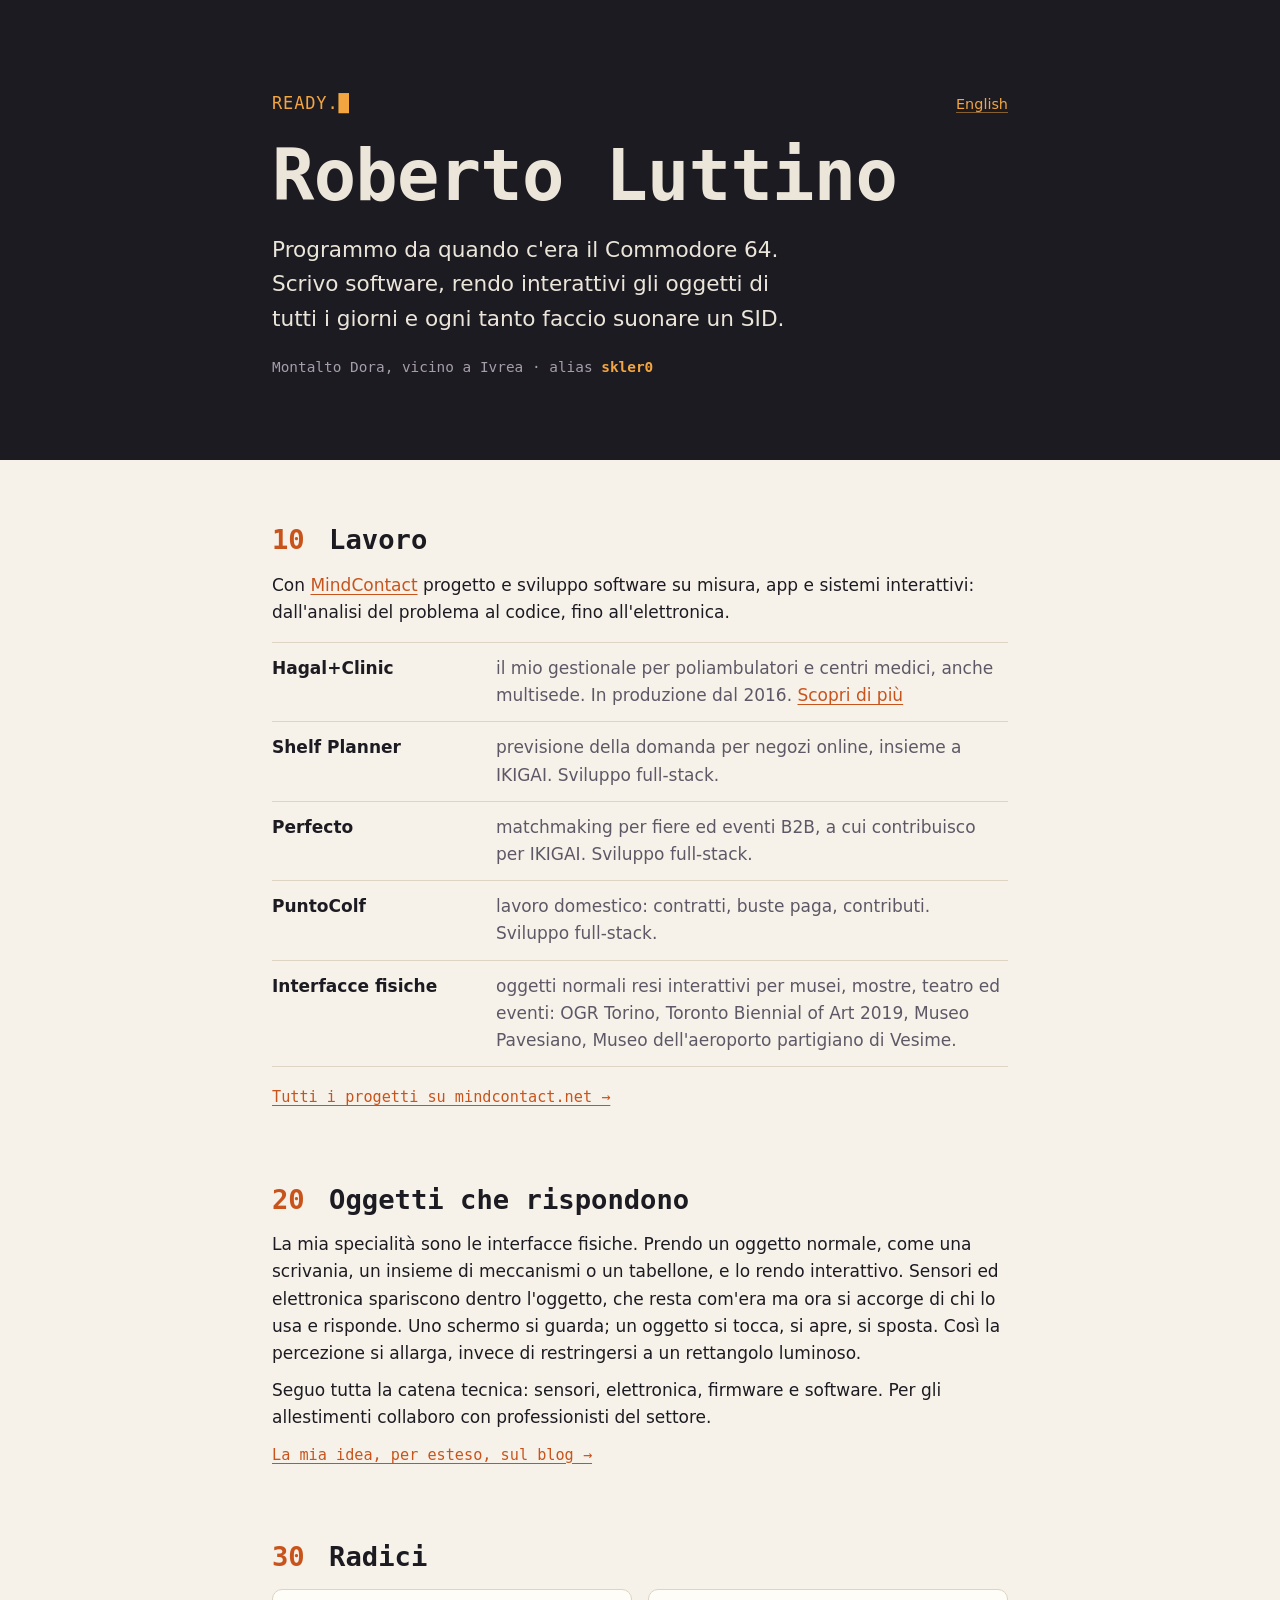
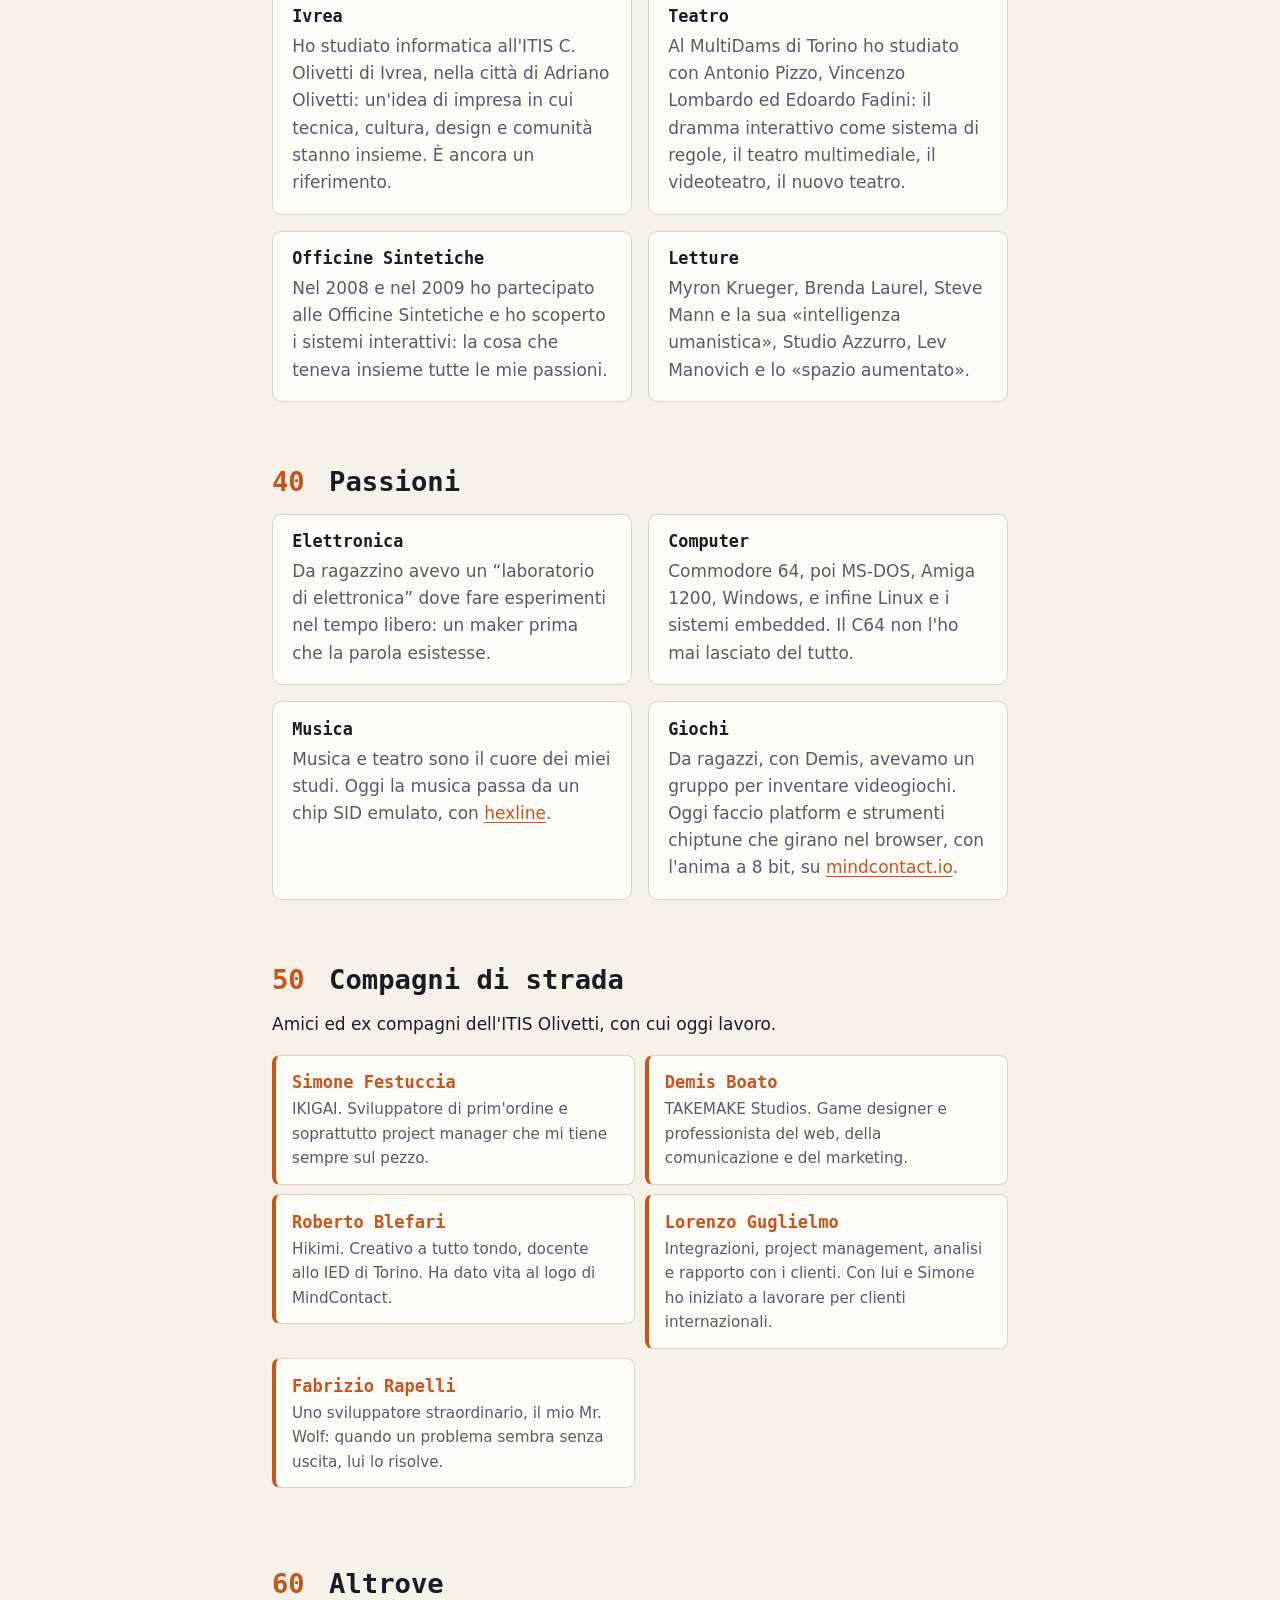
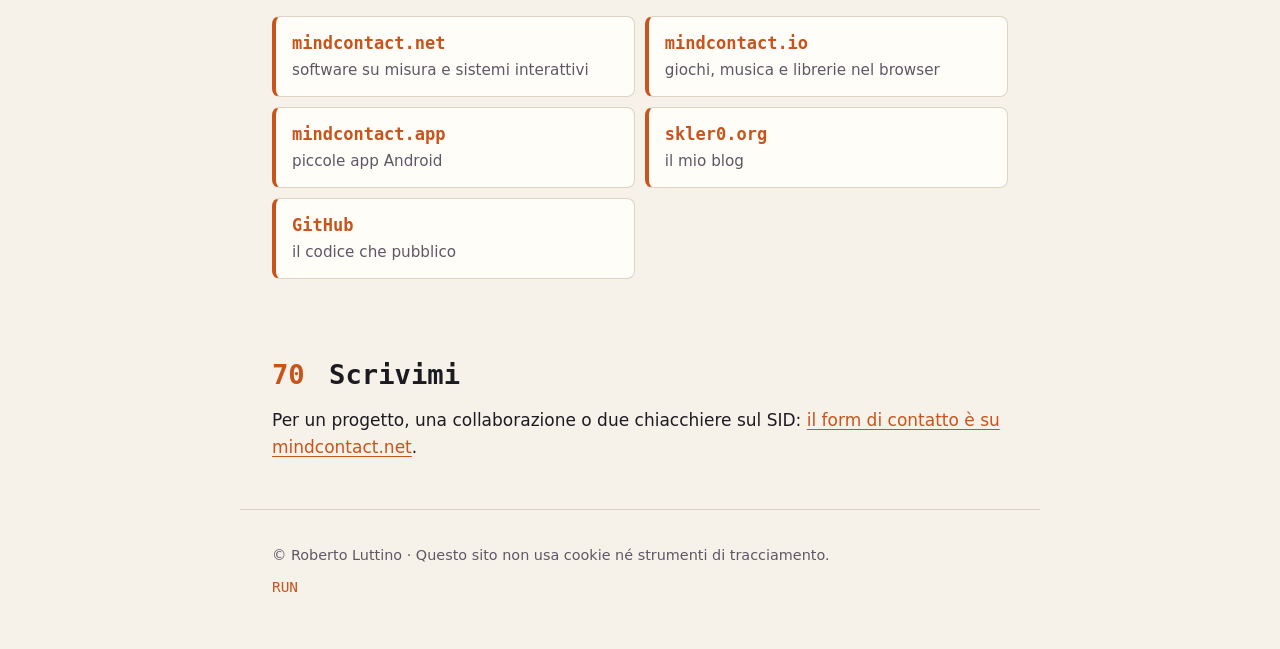
==== commit ba71b1e5: "feat: versione inglese della pagina, con selettore lingua e hreflang" ====
--- a/docs/index.html
+++ b/docs/index.html
@@ -7,6 +7,9 @@
 <meta name="description" content="Roberto Luttino: sviluppatore, maker di interfacce fisiche, appassionato di elettronica, musica e computer a 8 bit. Montalto Dora, vicino a Ivrea.">
 <meta name="theme-color" content="#1d1b22">
 <link rel="canonical" href="https://robertoluttino.it/">
+<link rel="alternate" hreflang="it" href="https://robertoluttino.it/">
+<link rel="alternate" hreflang="en" href="https://robertoluttino.it/en/">
+<link rel="alternate" hreflang="x-default" href="https://robertoluttino.it/">
 <meta property="og:title" content="Roberto Luttino">
 <meta property="og:description" content="Sviluppatore, maker di interfacce fisiche, appassionato di elettronica, musica e computer a 8 bit.">
 <meta property="og:url" content="https://robertoluttino.it/">
@@ -16,7 +19,7 @@
 <body>
 <header class="hero">
   <div class="hero-inner">
-  <p class="prompt" aria-hidden="true">READY.<span class="cursor">█</span></p>
+  <p class="prompt"><span aria-hidden="true">READY.<span class="cursor">█</span></span><a class="lang" href="en/" hreflang="en" lang="en">English</a></p>
   <h1>Roberto Luttino</h1>
   <p class="lede">Programmo da quando c'era il Commodore 64. Scrivo software, rendo interattivi gli oggetti di tutti i giorni e ogni tanto faccio suonare un SID.</p>
   <p class="where">Montalto Dora, vicino a Ivrea · alias <strong>skler0</strong></p>
--- a/docs/assets/site.css
+++ b/docs/assets/site.css
@@ -39,6 +39,9 @@
 /* Same box as <main>, so the hero text lines up with the sections below. */
 .hero-inner { max-width: var(--width); margin: 0 auto; padding: 0 var(--pad); }
 .prompt { margin-bottom: 1.2rem; font-family: var(--mono); color: var(--amber); letter-spacing: .05em; }
+.prompt { display: flex; justify-content: space-between; align-items: baseline; gap: 1rem; }
+.lang { font-family: var(--sans); font-size: .9rem; letter-spacing: 0; color: var(--amber); text-decoration-color: rgba(242, 165, 65, .5); }
+.lang:hover { text-decoration-color: var(--amber); }
 .cursor { animation: blink 1.1s steps(1) infinite; }
 @keyframes blink { 50% { opacity: 0; } }
 .hero h1 { font-size: 2.3rem; letter-spacing: -.01em; }
